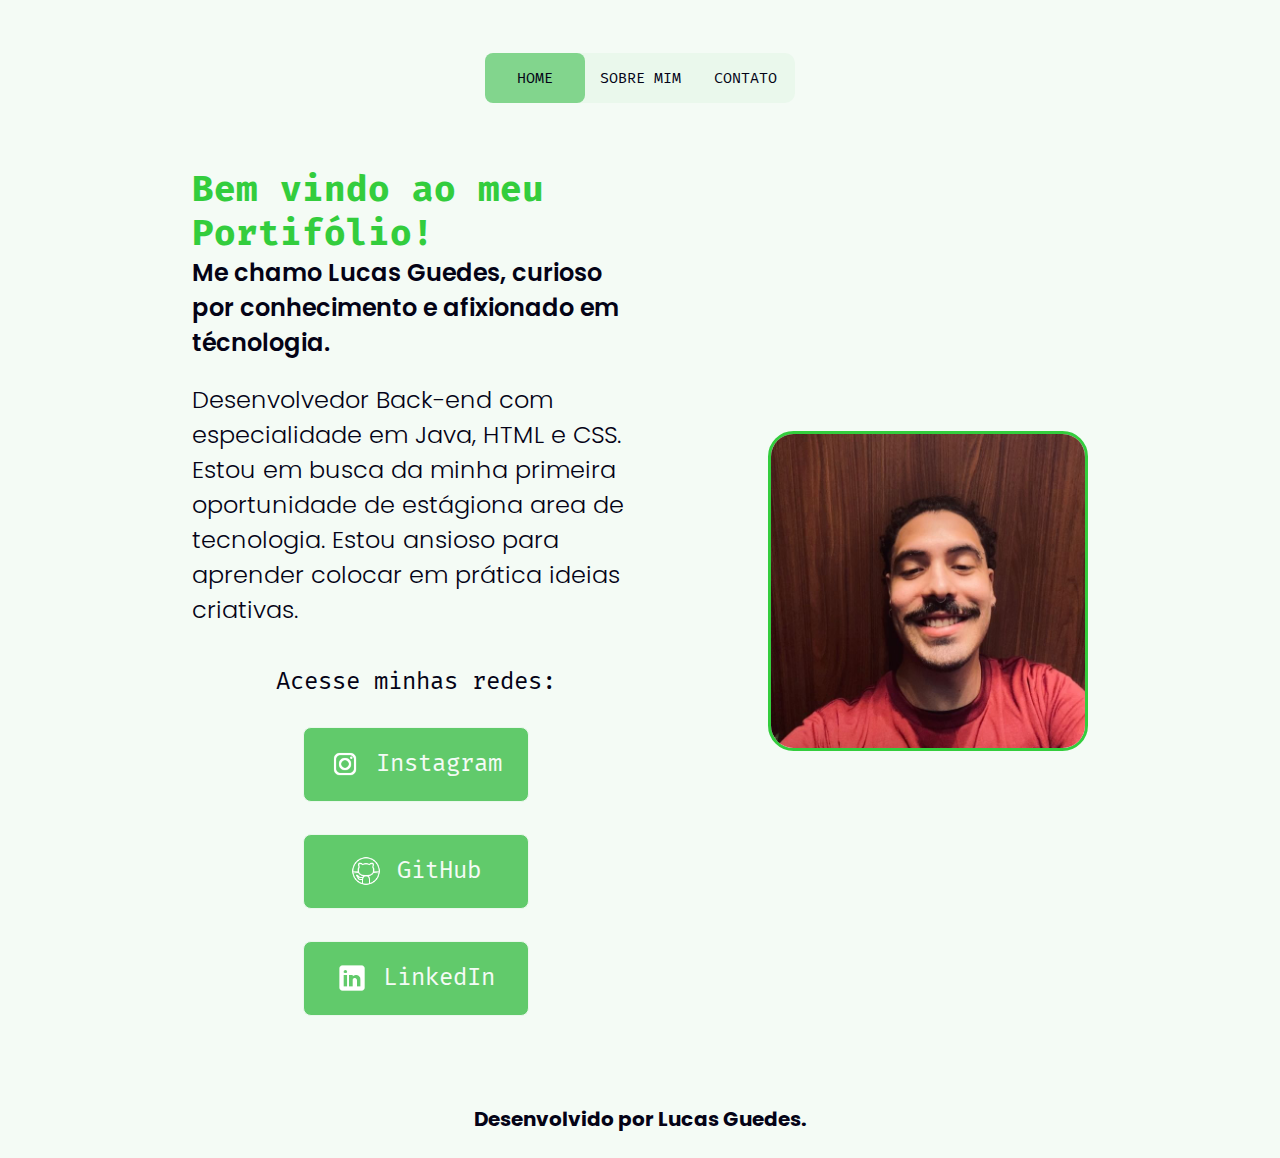
==== index.html @ 209bbf9d "Primeiro Commit" ====
<!DOCTYPE html>
<html lang="pt-br">
<head>
    <meta charset="UTF-8">
    <meta http-equiv="X-UA-Compatible" content="IE=edge">
    <meta name="viewport" content="width=device-width, initial-scale=1.0">
    <title>Portifolio</title>
    <link rel="stylesheet" href="./styles/style.css">
    <link rel="icon" type="image/x-icon" href="assets/favicon-32x32.png">
</head>
<body>
    <header class="cabecalho">
        <nav>
            <a class="nav" href="./index.html">Home</a>
            <a class="nav" href="./about.html">Sobre Mim</a>
            <a class="nav" href="./contato.html">Contato</a>
            <div class="animation start-home"></div>
        </nav>
    </header>

    <main class="apresentacao">
        <section class="apresentacao__conteudo">
            
            <div class="apresentacao__conteudo__escrito">
                <h1 class="apresentacao__conteudo__titulo"><strong class="titulo-destaque">Bem vindo ao meu Portifólio!</strong></h1>
                <h2 class="apresentacao__conteudo__subtitulo">Me chamo Lucas Guedes, curioso por conhecimento e afixionado em técnologia.</h2>
                <p class="apresentacao__conteudo__texto">Desenvolvedor Back-end com especialidade em Java, HTML e CSS. Estou em busca da minha primeira oportunidade de estágiona area de tecnologia. Estou ansioso para aprender colocar em prática ideias criativas.</p>
            </div>
            <div class="apresentacao__links">
                <h2 class="apresentacao__links__subtitulo">Acesse minhas redes:</h2>
                <a class="apresentacao__links__navegacao" href="https://instagram.com/imagensdelucas" target="_blank">
                    <img class="imagem__link" src="./assets/instagram.png" alt="logo Instagram">
                    Instagram
                </a>

                <a class="apresentacao__links__navegacao" href="https://github.com/gvedes" target="_blank">
                    <img class="imagem__link" src="./assets/github.png" alt="logo GitHub">
                    GitHub
                </a>

                <a class ="apresentacao__links__navegacao" href="https://www.linkedin.com/in/guedes-dev/" target="_blank">
                    <img class="imagem__link" src="./assets/linkedin.png" alt="logo LinkedIn">
                    LinkedIn
                </a>

            </div>
        </section>
        <img class="apresentacao__imagem" src="./Imagem.jpg" alt="Foto da Joana Santos programando">
    </main>

    <footer class="rodape">
        <p>Desenvolvido por Lucas Guedes.</p>
    </footer>
</body>

</html>
---- styles/style.css ----
@import url('https://fonts.googleapis.com/css2?family=JetBrains+Mono:ital,wght@0,100..800;1,100..800&family=Poppins:ital,wght@0,100;0,200;0,300;0,400;0,500;0,600;0,700;0,800;0,900;1,100;1,200;1,300;1,400;1,500;1,600;1,700;1,800;1,900&display=swap');
@import url('https://fonts.googleapis.com/css2?family=Fira+Mono:wght@400;500;700&display=swap');

:root {
    --cor-fundo: #f4fbf5;
    --cor-texto: #040316;
    --cor-texto-destaque: #33cd3d;
    --cor-texto-destaque-claro: #eaf8ec;
    --cor-destaque: #58f262;
    --cor-botao-fundo: #82d58d;
    --cor-hover: #222222;
    --cor-menu: #272727;

    --fonte-principal: 'Fira Mono', serif;
    --fonte-secundaria: 'Poppins', serif;
}

*{
    margin: 0;
    padding: 0;
}

body{
    box-sizing: border-box;
    background-color: var(--cor-fundo);
    color: var(--cor-texto);
    display: flex;
    flex-direction: column;
    justify-content: space-around;
    align-items: center
}

.titulo-destaque{
    color: var(--cor-texto-destaque);
}

.cabecalho {
    padding: 2% 0 0 0%;
    display: flex;
    flex-direction: column;
    justify-content: space-around;
    align-items: center
}

.cabecalho__menu {
    display: flex;
    gap: 80px;
}

.cabecalho__menu__link {
    font-family: var(--fonte-secundaria);
    font-size: 1.5rem;
    font-weight: 400;
    color: var(--cor-destaque);
    text-decoration: none;
}

.apresentacao{
    padding: 5% 15%;
    display: flex;
    align-items: center;
    justify-content: space-between;
    gap: 82px;
}
.apresentacao__conteudo{
    width: 50%;
    display: flex;
    flex-direction: column;
    gap: 40px;
}

.apresentacao__conteudo__escrito {
    display: flex;
    flex-direction: column;
    font-weight: 300;
}

.apresentacao__conteudo__titulo{
    font-size: 2.25rem;
    font-family: var(--fonte-principal);
}

.apresentacao__conteudo__subtitulo {
    font-family: var(--fonte-secundaria);
    padding-bottom: 5%;
    font-weight: 600;
}

.apresentacao__conteudo__texto{
    font-size: 1.5rem;
    font-family: var(--fonte-secundaria)
}

.apresentacao__links{
    display: flex;
    justify-content: space-between;
    flex-direction: column;
    align-items: center;
    gap: 32px;
}

.apresentacao__links__subtitulo {
    font-family: var(--fonte-principal);
    font-weight: 400;
    font-size: 1.5rem;
}

.apresentacao__links__navegacao{
    display: flex;
    justify-content: center;
    gap: 16px;
    background-color: #61ca6b;
    border: 1px solid var(--cor-texto-destaque-claro);
    width: 50%;
    text-align: center;
    border-radius:8px;
    font-size: 1.5rem;
    font-family: var(--fonte-principal);
    font-weight: 100;
    padding: 21.5px 0;
    text-decoration: none;
    color: var(--cor-fundo);
    transition: background 0.3s ease-in-out, transform 0.2s ease;
}

.apresentacao__links__navegacao:hover {
    background: var(--cor-botao-fundo);
    transform: scale(1.05);
    color: var(--cor-fundo);
}

.imagem__link {
    width: 30px;
}
.apresentacao__imagem{
    width: 35%;
    border-radius: 8%;
    border-color: var(--cor-texto-destaque);
    border-style: solid;
}


.rodape {
    text-align: center;
    background-color: var(--cor-fundo);
    color: var(--cor-terciaria);
    padding: 24px;
    font-family: var(--fonte-secundaria);
    font-size: 1.5rem;
    font-weight: 700;
}

.texto__curriculo {
    display: flex;
    flex-direction: column;
    justify-content: center;
    align-items: flex-start;
    gap: 32px;
    padding: 10% 0 0 10%;
    font-family: var(--fonte-secundaria);
    font-size: 1.5rem;
    padding: 10% 10% 10% 10%;
}

.dados {
    display: table-row;
    font-size: 75%;
    font-weight: 600;
}

.texto__primeiro {
    display: table-row;
    gap: 5%;
    font-size: 75%;
    font-weight: 400;

}

.curriculo__dados__link {
    text-decoration: none;
    color: var(--cor-terciaria);
}


nav {
    margin: 27px auto 0;
	position: relative;
	width: 310px;
	height: 50px;
	background-color: var(--cor-texto-destaque-claro);
	border-radius:10px;
	font-size: 0;
    font-family: var(--fonte-principal);
}
nav a {
	line-height: 50px;
	height: 100%;
	font-size: 15px;
	display: inline-block;
	position: relative;
	z-index: 1;
	text-decoration: none;
	text-transform: uppercase;
	text-align: center;
	color: var(--cor-texto);
	cursor: pointer;
}
nav .animation {
    position: absolute;
	height: 100%;
	top: 0;
	z-index: 0;
	transition: all .5s ease 0s;
	border-radius: 8px;
}
.nav:nth-child(1) {
    width: 100px;
}
.nav:nth-child(2) {
    width: 110px;
}
.nav:nth-child(3) {
	width: 100px;
}

nav .start-home, a:nth-child(1):hover~.animation {
    width: 100px;
	left: 0;
	background-color: var(--cor-botao-fundo);
}
nav .start-about, a:nth-child(2):hover~.animation {
	width: 110px;
	left: 100px;
	background-color: var(--cor-botao-fundo);
}
nav .start-blog, a:nth-child(3):hover~.animation {
	width: 100px;
	left: 210px;
	background-color: var(--cor-botao-fundo);
}

span {
    color: var(--cor-destaque);
}

.rodape {
    font-size: 1.25rem;
}

@media (max-width: 1200px) {

    .apresentacao__conteudo__titulo{
        font-size: 2rem;
    }

    .apresentacao__conteudo__subtitulo {
        font-size: 1.5rem;
    }

    .apresentacao__conteudo__texto{
        font-size: 1.25rem;
    }
    
    .cabecalho{
        padding: 10%;  
    }

    .cabecalho__menu{
        justify-content: center;
    }

    .apresentacao{
        flex-direction: column-reverse;
        padding: 5%;
    }

    .apresentacao__conteudo{
        width: auto;
    }
}
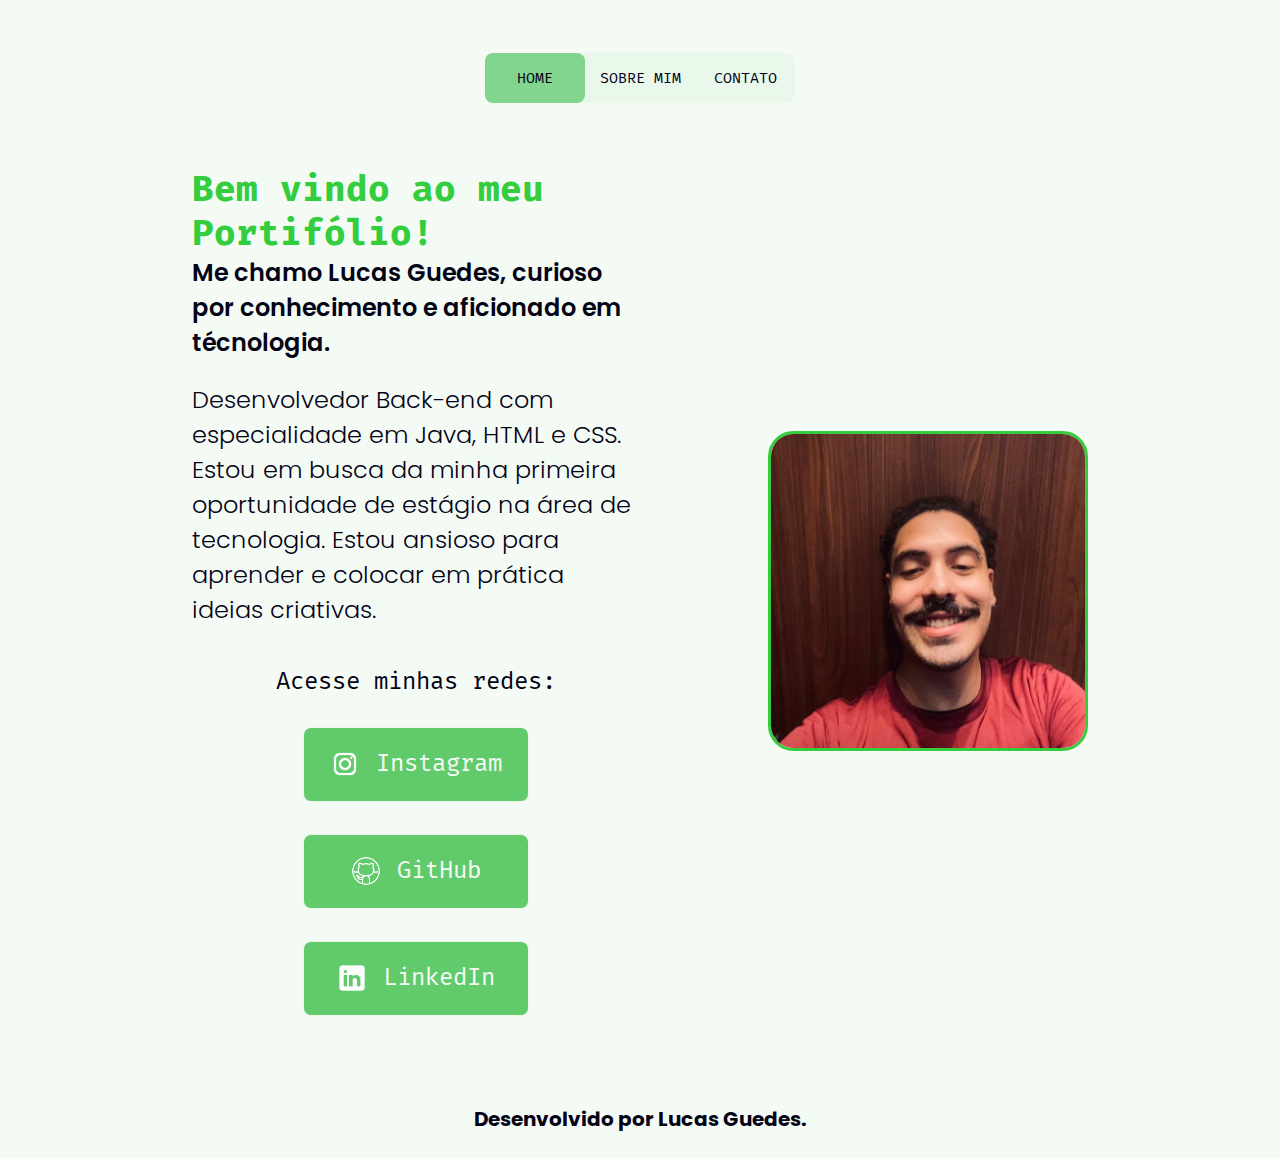
==== commit 1060a366: "Update index.html" ====
--- a/index.html
+++ b/index.html
@@ -23,8 +23,8 @@
             
             <div class="apresentacao__conteudo__escrito">
                 <h1 class="apresentacao__conteudo__titulo"><strong class="titulo-destaque">Bem vindo ao meu Portifólio!</strong></h1>
-                <h2 class="apresentacao__conteudo__subtitulo">Me chamo Lucas Guedes, curioso por conhecimento e afixionado em técnologia.</h2>
-                <p class="apresentacao__conteudo__texto">Desenvolvedor Back-end com especialidade em Java, HTML e CSS. Estou em busca da minha primeira oportunidade de estágiona area de tecnologia. Estou ansioso para aprender colocar em prática ideias criativas.</p>
+                <h2 class="apresentacao__conteudo__subtitulo">Me chamo Lucas Guedes, curioso por conhecimento e aficionado em técnologia.</h2>
+                <p class="apresentacao__conteudo__texto">Desenvolvedor Back-end com especialidade em Java, HTML e CSS. Estou em busca da minha primeira oportunidade de estágio na área de tecnologia. Estou ansioso para aprender e colocar em prática ideias criativas.</p>
             </div>
             <div class="apresentacao__links">
                 <h2 class="apresentacao__links__subtitulo">Acesse minhas redes:</h2>
@@ -53,4 +53,4 @@
     </footer>
 </body>
 
-</html>+</html>
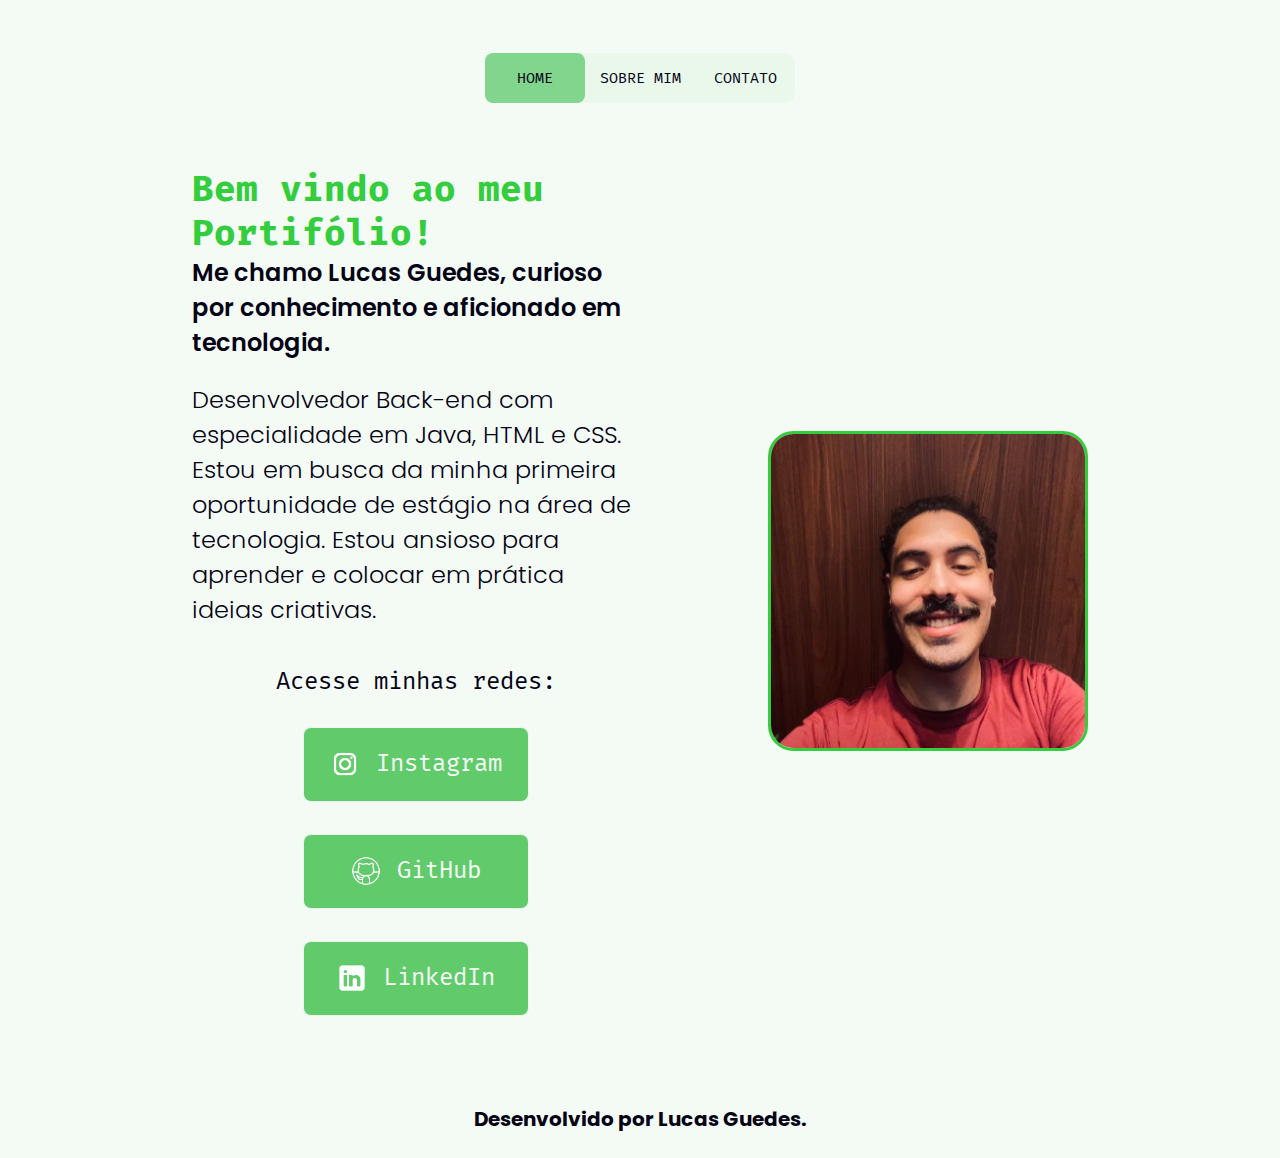
==== commit 77903b14: "Update index.html" ====
--- a/index.html
+++ b/index.html
@@ -23,7 +23,7 @@
             
             <div class="apresentacao__conteudo__escrito">
                 <h1 class="apresentacao__conteudo__titulo"><strong class="titulo-destaque">Bem vindo ao meu Portifólio!</strong></h1>
-                <h2 class="apresentacao__conteudo__subtitulo">Me chamo Lucas Guedes, curioso por conhecimento e aficionado em técnologia.</h2>
+                <h2 class="apresentacao__conteudo__subtitulo">Me chamo Lucas Guedes, curioso por conhecimento e aficionado em tecnologia.</h2>
                 <p class="apresentacao__conteudo__texto">Desenvolvedor Back-end com especialidade em Java, HTML e CSS. Estou em busca da minha primeira oportunidade de estágio na área de tecnologia. Estou ansioso para aprender e colocar em prática ideias criativas.</p>
             </div>
             <div class="apresentacao__links">
